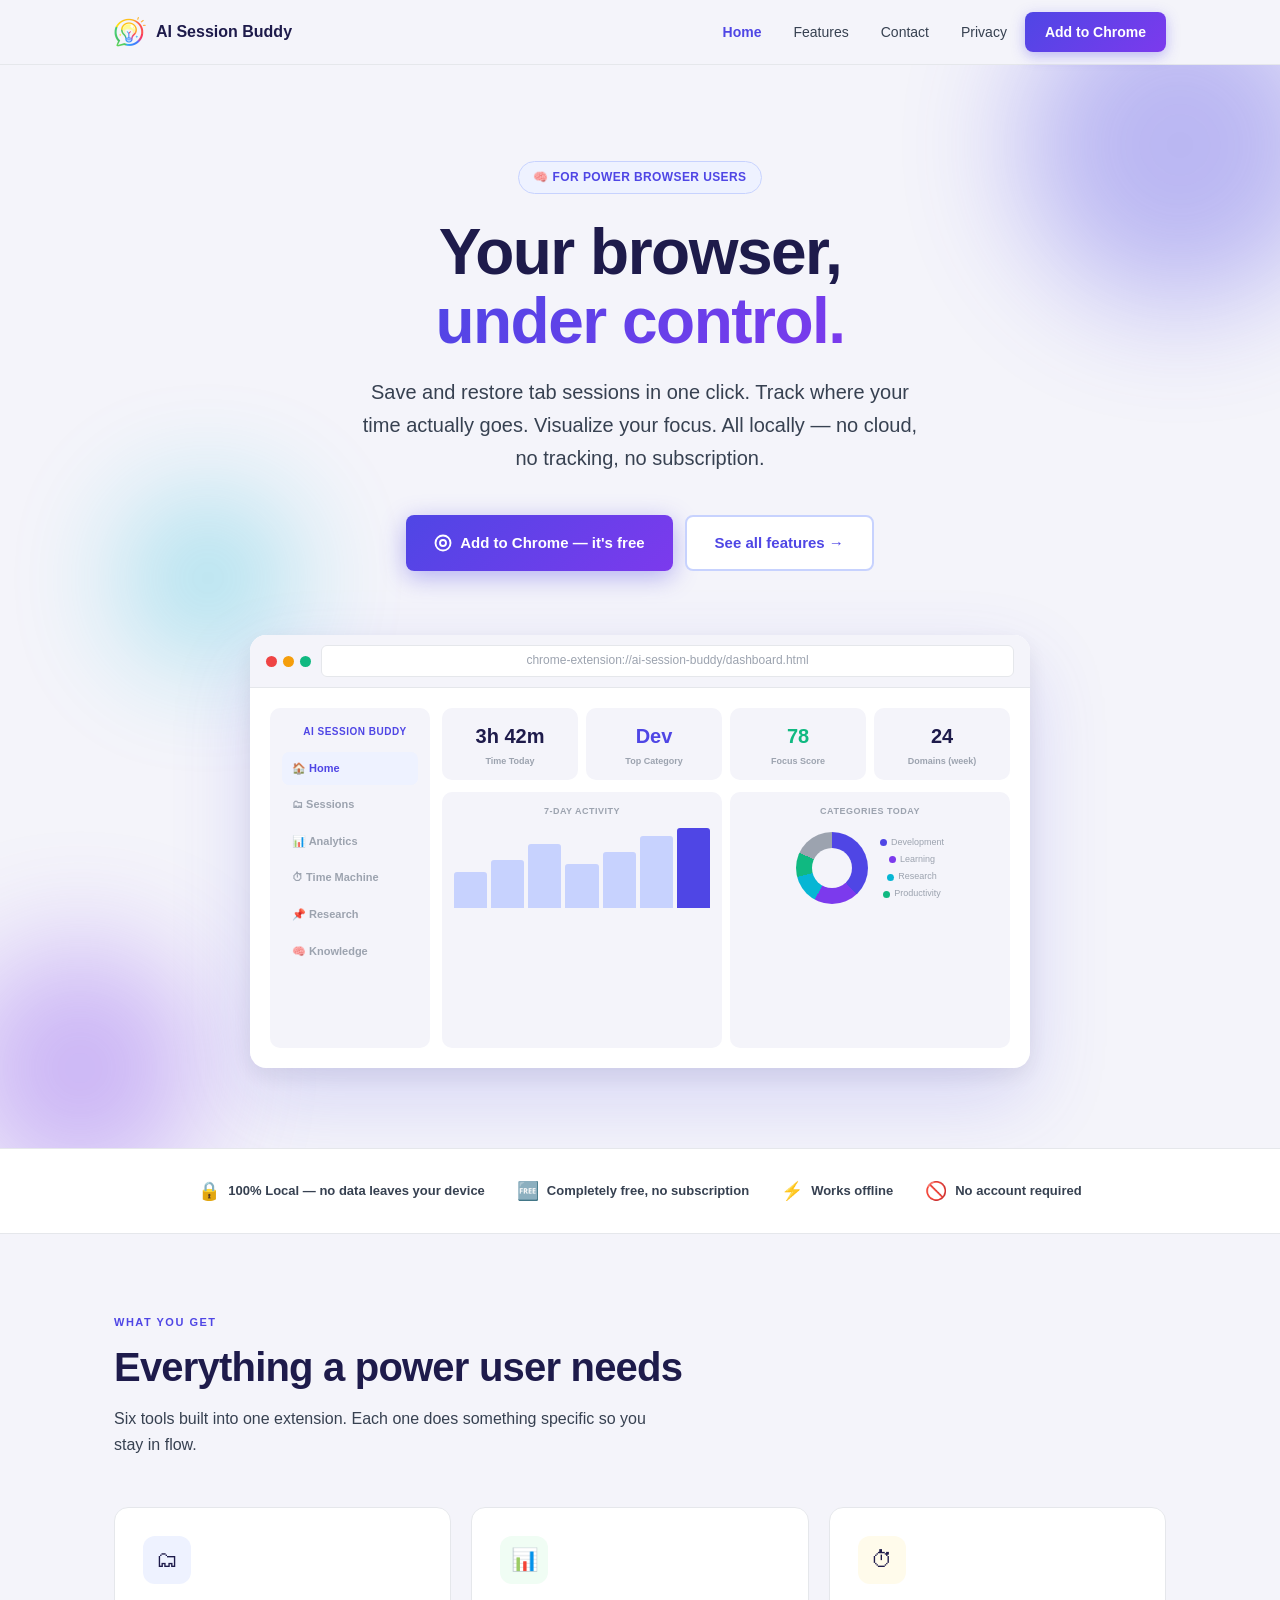
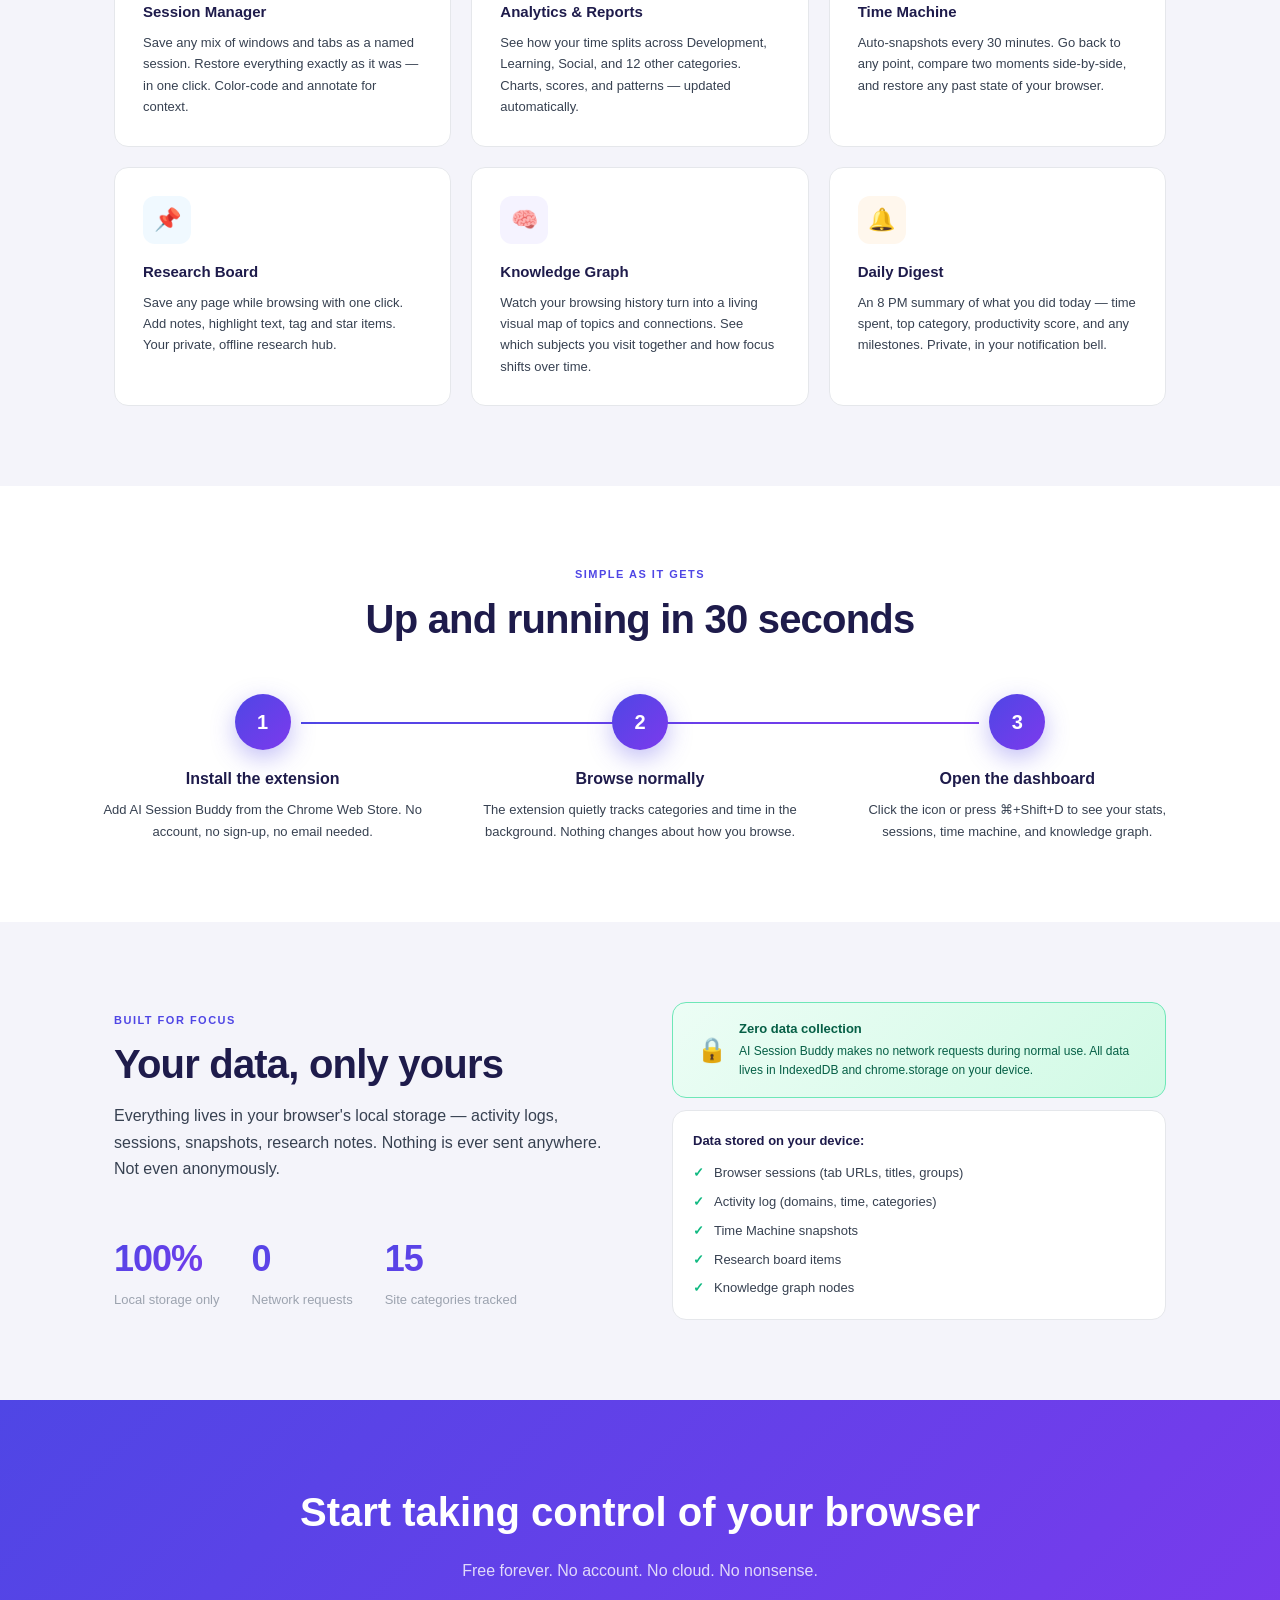
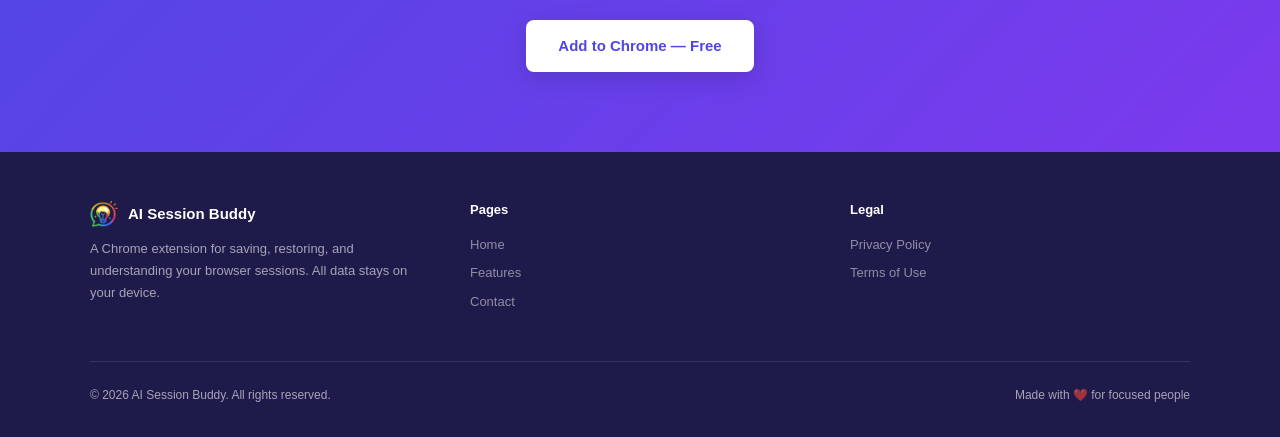
==== index.html @ a012f851 "Initial website deploy" ====
<!DOCTYPE html>
<html lang="en">
<head>
  <meta charset="UTF-8">
  <meta name="viewport" content="width=device-width, initial-scale=1.0">
  <title>AI Session Buddy — Save, Restore & Understand Your Browser Sessions</title>
  <meta name="description" content="A Chrome extension that saves and restores browser sessions, tracks your time, and gives you visual analytics — all locally, no cloud.">
  <link rel="icon" type="image/png" href="assets/logo.png">
  <link rel="stylesheet" href="styles.css">
  <style>
    /* ── Hero visual ── */
    .hero-visual {
      position: relative; margin-top: 64px;
      display: flex; justify-content: center;
    }
    .browser-mock {
      width: min(780px, 100%);
      background: #fff; border-radius: 16px;
      box-shadow: 0 32px 80px rgba(79,70,229,.18), 0 8px 24px rgba(0,0,0,.08);
      overflow: hidden;
      animation: fadeUp .8s .3s ease both;
    }
    .browser-bar {
      background: #F4F4FA; border-bottom: 1px solid #E5E7EB;
      padding: 10px 16px; display: flex; align-items: center; gap: 10px;
    }
    .browser-dots { display: flex; gap: 6px; }
    .browser-dots span { width: 11px; height: 11px; border-radius: 50%; }
    .browser-dots span:nth-child(1) { background: #EF4444; }
    .browser-dots span:nth-child(2) { background: #F59E0B; }
    .browser-dots span:nth-child(3) { background: #10B981; }
    .browser-url {
      flex: 1; background: #fff; border-radius: 6px;
      padding: 5px 12px; font-size: 12px; color: #9CA3AF;
      border: 1px solid #E5E7EB;
    }
    .browser-body { padding: 20px; }

    /* Dashboard preview inside browser */
    .dash-preview {
      display: grid; grid-template-columns: 160px 1fr; gap: 12px;
      min-height: 340px;
    }
    .dash-sidebar { background: #F4F4FA; border-radius: 10px; padding: 12px; }
    .dash-nav-item {
      padding: 8px 10px; border-radius: 7px;
      font-size: 11px; font-weight: 600; color: #9CA3AF;
      margin-bottom: 3px; display: flex; align-items: center; gap: 8px;
    }
    .dash-nav-item.active { background: #EEF2FF; color: #4F46E5; }
    .dash-main { display: flex; flex-direction: column; gap: 12px; }
    .kpi-row { display: grid; grid-template-columns: repeat(4, 1fr); gap: 8px; }
    .kpi-card {
      background: #F4F4FA; border-radius: 10px; padding: 12px;
      animation: fadeUp .5s ease both;
    }
    .kpi-card:nth-child(1) { animation-delay: .4s; }
    .kpi-card:nth-child(2) { animation-delay: .5s; }
    .kpi-card:nth-child(3) { animation-delay: .6s; }
    .kpi-card:nth-child(4) { animation-delay: .7s; }
    .kpi-num { font-size: 20px; font-weight: 900; color: #1E1B4B; }
    .kpi-lbl { font-size: 9px; color: #9CA3AF; font-weight: 600; margin-top: 2px; }
    .charts-row { display: grid; grid-template-columns: 1fr 1fr; gap: 8px; flex: 1; }
    .chart-card { background: #F4F4FA; border-radius: 10px; padding: 12px; }
    .chart-title { font-size: 9px; font-weight: 800; color: #9CA3AF; text-transform: uppercase; letter-spacing: .5px; margin-bottom: 10px; }
    .bar-chart { display: flex; align-items: flex-end; gap: 4px; height: 80px; }
    .bar {
      flex: 1; background: #C7D2FE; border-radius: 3px 3px 0 0;
      animation: bar-grow .8s ease both;
    }
    .bar.today { background: #4F46E5; }
    .bar:nth-child(1) { height: 45%; animation-delay: .5s; }
    .bar:nth-child(2) { height: 60%; animation-delay: .55s; }
    .bar:nth-child(3) { height: 80%; animation-delay: .6s; }
    .bar:nth-child(4) { height: 55%; animation-delay: .65s; }
    .bar:nth-child(5) { height: 70%; animation-delay: .7s; }
    .bar:nth-child(6) { height: 90%; animation-delay: .75s; }
    .bar:nth-child(7) { height: 100%; animation-delay: .8s; }
    .donut-wrap { display: flex; align-items: center; justify-content: center; height: 80px; gap: 12px; }
    .donut {
      width: 72px; height: 72px; border-radius: 50%;
      background: conic-gradient(#4F46E5 0% 38%, #7C3AED 38% 58%, #06B6D4 58% 71%, #10B981 71% 82%, #9CA3AF 82% 100%);
      position: relative;
    }
    .donut::after {
      content: ''; position: absolute; inset: 16px;
      background: #F4F4FA; border-radius: 50%;
    }
    .donut-legend { font-size: 9px; color: #9CA3AF; line-height: 1.9; }
    .donut-dot { display: inline-block; width: 7px; height: 7px; border-radius: 50%; margin-right: 4px; vertical-align: middle; }

    /* floating orbs */
    .orb {
      position: absolute; border-radius: 50%;
      filter: blur(60px); opacity: .35; pointer-events: none;
      animation: float 8s ease-in-out infinite;
    }
    .orb-1 { width: 320px; height: 320px; background: #4F46E5; top: -80px; right: -60px; animation-delay: 0s; }
    .orb-2 { width: 240px; height: 240px; background: #7C3AED; bottom: -40px; left: -40px; animation-delay: 3s; }
    .orb-3 { width: 160px; height: 160px; background: #06B6D4; top: 40%; left: 10%; animation-delay: 1.5s; }

    /* ── Trusted badges ── */
    .trust-row {
      display: flex; gap: 32px; align-items: center; justify-content: center;
      flex-wrap: wrap; padding: 28px 24px;
      border-top: 1px solid var(--border); border-bottom: 1px solid var(--border);
      background: var(--card);
    }
    .trust-item { display: flex; align-items: center; gap: 8px; font-size: 13px; font-weight: 600; color: var(--body); }
    .trust-icon { font-size: 18px; }

    /* ── Features grid ── */
    .features-grid {
      display: grid; grid-template-columns: repeat(3, 1fr); gap: 20px;
    }
    .feat-card {
      background: var(--card); border-radius: var(--r-md);
      padding: 28px; border: 1.5px solid var(--border);
      transition: all .2s;
    }
    .feat-card:hover { border-color: #C7D2FE; box-shadow: var(--shadow-brand); transform: translateY(-4px); }
    .feat-icon {
      width: 48px; height: 48px; border-radius: 12px;
      display: flex; align-items: center; justify-content: center;
      font-size: 22px; margin-bottom: 16px;
    }
    .feat-title { font-size: 15px; font-weight: 800; margin-bottom: 8px; }
    .feat-desc { font-size: 13px; color: var(--body); line-height: 1.65; }

    /* ── How it works ── */
    .steps { display: grid; grid-template-columns: repeat(3, 1fr); gap: 32px; position: relative; }
    .steps::before {
      content: ''; position: absolute;
      top: 28px; left: calc(16.66% + 28px); right: calc(16.66% + 28px);
      height: 2px; background: linear-gradient(90deg, #4F46E5, #7C3AED);
    }
    .step { text-align: center; }
    .step-num {
      width: 56px; height: 56px; border-radius: 50%;
      background: var(--gradient); color: #fff;
      font-size: 20px; font-weight: 900;
      display: flex; align-items: center; justify-content: center;
      margin: 0 auto 16px;
      box-shadow: 0 8px 24px rgba(79,70,229,.35);
    }
    .step-title { font-size: 16px; font-weight: 800; margin-bottom: 8px; }
    .step-desc { font-size: 13px; color: var(--body); line-height: 1.65; }

    /* ── CTA band ── */
    .cta-band {
      background: var(--gradient);
      padding: 80px 24px; text-align: center;
    }
    .cta-band h2 {
      font-size: clamp(26px, 4vw, 40px);
      font-weight: 900; color: #fff; margin-bottom: 14px;
    }
    .cta-band p { font-size: 16px; color: rgba(255,255,255,.8); margin-bottom: 36px; }
    .btn-white {
      display: inline-flex; align-items: center; gap: 8px;
      padding: 14px 32px; border-radius: var(--r-sm);
      background: #fff; color: var(--primary);
      font-size: 15px; font-weight: 800;
      box-shadow: 0 6px 24px rgba(0,0,0,.15);
      transition: all .2s;
    }
    .btn-white:hover { transform: translateY(-2px); box-shadow: 0 10px 32px rgba(0,0,0,.2); }

    @media (max-width: 768px) {
      .features-grid, .steps { grid-template-columns: 1fr; }
      .steps::before { display: none; }
      .dash-preview { grid-template-columns: 1fr; }
      .dash-sidebar { display: none; }
      .kpi-row { grid-template-columns: repeat(2, 1fr); }
      .orb { display: none; }
    }
  </style>
</head>
<body>

<!-- Nav -->
<nav class="nav">
  <div class="nav-inner">
    <a href="index.html" class="nav-brand">
      <img src="assets/logo.png" alt="AI Session Buddy">
      AI Session Buddy
    </a>
    <div class="nav-links" id="navLinks">
      <a href="index.html" class="nav-link active">Home</a>
      <a href="features.html" class="nav-link">Features</a>
      <a href="contact.html" class="nav-link">Contact</a>
      <a href="privacy.html" class="nav-link">Privacy</a>
      <a href="https://chromewebstore.google.com" class="nav-cta" target="_blank">Add to Chrome</a>
    </div>
    <button class="nav-toggle" id="navToggle" aria-label="Menu">
      <span></span><span></span><span></span>
    </button>
  </div>
</nav>

<!-- Hero -->
<div style="overflow:hidden; position:relative;">
  <div class="orb orb-1"></div>
  <div class="orb orb-2"></div>
  <div class="orb orb-3"></div>

  <div class="hero">
    <div class="hero-badge fade-up">🧠 For Power Browser Users</div>
    <h1 class="fade-up-2">Your browser,<br><span>under control.</span></h1>
    <p class="hero-sub fade-up-3">Save and restore tab sessions in one click. Track where your time actually goes. Visualize your focus. All locally — no cloud, no tracking, no subscription.</p>
    <div class="hero-actions fade-up-4">
      <a href="https://chromewebstore.google.com" class="btn-primary" target="_blank">
        <svg width="18" height="18" viewBox="0 0 24 24" fill="none" stroke="currentColor" stroke-width="2.5"><path d="M12 2C6.48 2 2 6.48 2 12s4.48 10 10 10 10-4.48 10-10S17.52 2 12 2z"/><circle cx="12" cy="12" r="4"/></svg>
        Add to Chrome — it's free
      </a>
      <a href="features.html" class="btn-ghost">See all features →</a>
    </div>

    <!-- Browser mockup -->
    <div class="hero-visual">
      <div class="browser-mock">
        <div class="browser-bar">
          <div class="browser-dots"><span></span><span></span><span></span></div>
          <div class="browser-url">chrome-extension://ai-session-buddy/dashboard.html</div>
        </div>
        <div class="browser-body">
          <div class="dash-preview">
            <div class="dash-sidebar">
              <div style="font-size:10px;font-weight:800;color:#4F46E5;letter-spacing:.5px;text-transform:uppercase;padding:4px 0 12px 10px;">AI SESSION BUDDY</div>
              <div class="dash-nav-item active">🏠 Home</div>
              <div class="dash-nav-item">🗂 Sessions</div>
              <div class="dash-nav-item">📊 Analytics</div>
              <div class="dash-nav-item">⏱ Time Machine</div>
              <div class="dash-nav-item">📌 Research</div>
              <div class="dash-nav-item">🧠 Knowledge</div>
            </div>
            <div class="dash-main">
              <div class="kpi-row">
                <div class="kpi-card"><div class="kpi-num">3h 42m</div><div class="kpi-lbl">Time Today</div></div>
                <div class="kpi-card"><div class="kpi-num" style="color:#4F46E5;">Dev</div><div class="kpi-lbl">Top Category</div></div>
                <div class="kpi-card"><div class="kpi-num" style="color:#10B981;">78</div><div class="kpi-lbl">Focus Score</div></div>
                <div class="kpi-card"><div class="kpi-num">24</div><div class="kpi-lbl">Domains (week)</div></div>
              </div>
              <div class="charts-row">
                <div class="chart-card">
                  <div class="chart-title">7-Day Activity</div>
                  <div class="bar-chart">
                    <div class="bar"></div><div class="bar"></div><div class="bar"></div>
                    <div class="bar"></div><div class="bar"></div><div class="bar"></div>
                    <div class="bar today"></div>
                  </div>
                </div>
                <div class="chart-card">
                  <div class="chart-title">Categories Today</div>
                  <div class="donut-wrap">
                    <div class="donut"></div>
                    <div class="donut-legend">
                      <div><span class="donut-dot" style="background:#4F46E5"></span>Development</div>
                      <div><span class="donut-dot" style="background:#7C3AED"></span>Learning</div>
                      <div><span class="donut-dot" style="background:#06B6D4"></span>Research</div>
                      <div><span class="donut-dot" style="background:#10B981"></span>Productivity</div>
                    </div>
                  </div>
                </div>
              </div>
            </div>
          </div>
        </div>
      </div>
    </div>
  </div>
</div>

<!-- Trust bar -->
<div class="trust-row">
  <div class="trust-item"><span class="trust-icon">🔒</span> 100% Local — no data leaves your device</div>
  <div class="trust-item"><span class="trust-icon">🆓</span> Completely free, no subscription</div>
  <div class="trust-item"><span class="trust-icon">⚡</span> Works offline</div>
  <div class="trust-item"><span class="trust-icon">🚫</span> No account required</div>
</div>

<!-- Features -->
<div class="section">
  <span class="section-label fade-up">What you get</span>
  <h2 class="section-title fade-up-2">Everything a power user needs</h2>
  <p class="section-sub fade-up-3">Six tools built into one extension. Each one does something specific so you stay in flow.</p>

  <div class="features-grid" style="margin-top:48px;">
    <div class="feat-card">
      <div class="feat-icon" style="background:#EEF2FF;">🗂</div>
      <div class="feat-title">Session Manager</div>
      <div class="feat-desc">Save any mix of windows and tabs as a named session. Restore everything exactly as it was — in one click. Color-code and annotate for context.</div>
    </div>
    <div class="feat-card">
      <div class="feat-icon" style="background:#F0FDF4;">📊</div>
      <div class="feat-title">Analytics & Reports</div>
      <div class="feat-desc">See how your time splits across Development, Learning, Social, and 12 other categories. Charts, scores, and patterns — updated automatically.</div>
    </div>
    <div class="feat-card">
      <div class="feat-icon" style="background:#FFFBEB;">⏱</div>
      <div class="feat-title">Time Machine</div>
      <div class="feat-desc">Auto-snapshots every 30 minutes. Go back to any point, compare two moments side-by-side, and restore any past state of your browser.</div>
    </div>
    <div class="feat-card">
      <div class="feat-icon" style="background:#F0F9FF;">📌</div>
      <div class="feat-title">Research Board</div>
      <div class="feat-desc">Save any page while browsing with one click. Add notes, highlight text, tag and star items. Your private, offline research hub.</div>
    </div>
    <div class="feat-card">
      <div class="feat-icon" style="background:#F5F3FF;">🧠</div>
      <div class="feat-title">Knowledge Graph</div>
      <div class="feat-desc">Watch your browsing history turn into a living visual map of topics and connections. See which subjects you visit together and how focus shifts over time.</div>
    </div>
    <div class="feat-card">
      <div class="feat-icon" style="background:#FFF7ED;">🔔</div>
      <div class="feat-title">Daily Digest</div>
      <div class="feat-desc">An 8 PM summary of what you did today — time spent, top category, productivity score, and any milestones. Private, in your notification bell.</div>
    </div>
  </div>
</div>

<!-- How it works -->
<div class="section-full">
  <div class="section-inner">
    <div style="text-align:center; margin-bottom:52px;">
      <span class="section-label">Simple as it gets</span>
      <h2 class="section-title">Up and running in 30 seconds</h2>
    </div>
    <div class="steps">
      <div class="step fade-up">
        <div class="step-num">1</div>
        <div class="step-title">Install the extension</div>
        <div class="step-desc">Add AI Session Buddy from the Chrome Web Store. No account, no sign-up, no email needed.</div>
      </div>
      <div class="step fade-up-2">
        <div class="step-num">2</div>
        <div class="step-title">Browse normally</div>
        <div class="step-desc">The extension quietly tracks categories and time in the background. Nothing changes about how you browse.</div>
      </div>
      <div class="step fade-up-3">
        <div class="step-num">3</div>
        <div class="step-title">Open the dashboard</div>
        <div class="step-desc">Click the icon or press ⌘+Shift+D to see your stats, sessions, time machine, and knowledge graph.</div>
      </div>
    </div>
  </div>
</div>

<!-- Stats -->
<div class="section">
  <div class="grid-2" style="align-items:center; gap:64px;">
    <div>
      <span class="section-label">Built for focus</span>
      <h2 class="section-title">Your data, only yours</h2>
      <p class="section-sub">Everything lives in your browser's local storage — activity logs, sessions, snapshots, research notes. Nothing is ever sent anywhere. Not even anonymously.</p>
      <div class="stat-row">
        <div class="stat"><div class="stat-num">100%</div><div class="stat-lbl">Local storage only</div></div>
        <div class="stat"><div class="stat-num">0</div><div class="stat-lbl">Network requests</div></div>
        <div class="stat"><div class="stat-num">15</div><div class="stat-lbl">Site categories tracked</div></div>
      </div>
    </div>
    <div>
      <div class="privacy-bar">
        <span style="font-size:24px;">🔒</span>
        <div>
          <div style="font-weight:800;margin-bottom:2px;">Zero data collection</div>
          <div style="font-weight:400;font-size:12px;">AI Session Buddy makes no network requests during normal use. All data lives in IndexedDB and chrome.storage on your device.</div>
        </div>
      </div>
      <div style="margin-top:12px; background:#fff; border-radius:var(--r-md); padding:20px; border:1.5px solid var(--border);">
        <div style="font-size:13px;font-weight:700;color:var(--text);margin-bottom:12px;">Data stored on your device:</div>
        <div style="display:flex;flex-direction:column;gap:8px;">
          <div style="display:flex;align-items:center;gap:10px;font-size:13px;color:var(--body);">
            <span style="color:#10B981;font-weight:700;">✓</span> Browser sessions (tab URLs, titles, groups)
          </div>
          <div style="display:flex;align-items:center;gap:10px;font-size:13px;color:var(--body);">
            <span style="color:#10B981;font-weight:700;">✓</span> Activity log (domains, time, categories)
          </div>
          <div style="display:flex;align-items:center;gap:10px;font-size:13px;color:var(--body);">
            <span style="color:#10B981;font-weight:700;">✓</span> Time Machine snapshots
          </div>
          <div style="display:flex;align-items:center;gap:10px;font-size:13px;color:var(--body);">
            <span style="color:#10B981;font-weight:700;">✓</span> Research board items
          </div>
          <div style="display:flex;align-items:center;gap:10px;font-size:13px;color:var(--body);">
            <span style="color:#10B981;font-weight:700;">✓</span> Knowledge graph nodes
          </div>
        </div>
      </div>
    </div>
  </div>
</div>

<!-- CTA -->
<div class="cta-band">
  <h2>Start taking control of your browser</h2>
  <p>Free forever. No account. No cloud. No nonsense.</p>
  <a href="https://chromewebstore.google.com" class="btn-white" target="_blank">
    Add to Chrome — Free
  </a>
</div>

<!-- Footer -->
<footer class="footer">
  <div class="footer-inner">
    <div class="footer-brand">
      <div class="footer-logo">
        <img src="assets/logo.png" alt="AI Session Buddy">
        AI Session Buddy
      </div>
      <p class="footer-desc">A Chrome extension for saving, restoring, and understanding your browser sessions. All data stays on your device.</p>
    </div>
    <div class="footer-col">
      <h4>Pages</h4>
      <a href="index.html">Home</a>
      <a href="features.html">Features</a>
      <a href="contact.html">Contact</a>
    </div>
    <div class="footer-col">
      <h4>Legal</h4>
      <a href="privacy.html">Privacy Policy</a>
      <a href="terms.html">Terms of Use</a>
    </div>
  </div>
  <div class="footer-bottom">
    <span>© 2026 AI Session Buddy. All rights reserved.</span>
    <span>Made with ❤️ for focused people</span>
  </div>
</footer>

<script>
  const toggle = document.getElementById('navToggle');
  const links  = document.getElementById('navLinks');
  toggle.addEventListener('click', () => links.classList.toggle('open'));

  // Intersection observer for fade-up on scroll
  const obs = new IntersectionObserver((entries) => {
    entries.forEach(e => { if (e.isIntersecting) e.target.style.animationPlayState = 'running'; });
  }, { threshold: 0.1 });
  document.querySelectorAll('.feat-card, .step').forEach(el => {
    el.style.animationPlayState = 'paused';
    el.style.animation = 'fadeUp .5s ease both';
    obs.observe(el);
  });
</script>
</body>
</html>
---- styles.css ----
/* ── Reset & Base ─────────────────────────────────────────────────────────── */
*, *::before, *::after { margin: 0; padding: 0; box-sizing: border-box; }

:root {
  --primary:   #4F46E5;
  --secondary: #7C3AED;
  --bg:        #F4F4FA;
  --card:      #FFFFFF;
  --text:      #1E1B4B;
  --body:      #374151;
  --muted:     #9CA3AF;
  --border:    #E5E7EB;
  --success:   #10B981;
  --warning:   #F59E0B;
  --accent:    #06B6D4;
  --gradient:  linear-gradient(135deg, #4F46E5 0%, #7C3AED 100%);
  --shadow-sm: 0 1px 4px rgba(0,0,0,.05);
  --shadow-md: 0 4px 16px rgba(0,0,0,.08);
  --shadow-lg: 0 8px 32px rgba(0,0,0,.10);
  --shadow-brand: 0 20px 60px rgba(79,70,229,.15);
  --r-sm:  8px;
  --r-md:  14px;
  --r-lg:  20px;
  --r-xl:  28px;
}

html { scroll-behavior: smooth; }

body {
  font-family: -apple-system, BlinkMacSystemFont, 'Inter', 'Segoe UI', sans-serif;
  background: var(--bg);
  color: var(--text);
  line-height: 1.6;
  -webkit-font-smoothing: antialiased;
}

a { text-decoration: none; color: inherit; }
img { max-width: 100%; display: block; }

/* ── Nav ──────────────────────────────────────────────────────────────────── */
.nav {
  position: sticky; top: 0; z-index: 100;
  background: rgba(244,244,250,.88);
  backdrop-filter: blur(12px);
  -webkit-backdrop-filter: blur(12px);
  border-bottom: 1px solid var(--border);
}
.nav-inner {
  max-width: 1100px; margin: 0 auto;
  padding: 0 24px;
  display: flex; align-items: center; justify-content: space-between;
  height: 64px;
}
.nav-brand {
  display: flex; align-items: center; gap: 10px;
  font-size: 16px; font-weight: 800; color: var(--text);
}
.nav-brand img { width: 32px; height: 32px; border-radius: 8px; }
.nav-links { display: flex; align-items: center; gap: 4px; }
.nav-link {
  padding: 7px 14px; border-radius: var(--r-sm);
  font-size: 14px; font-weight: 500; color: var(--body);
  transition: all .15s;
}
.nav-link:hover { background: #EEF2FF; color: var(--primary); }
.nav-link.active { color: var(--primary); font-weight: 700; }
.nav-cta {
  padding: 9px 20px; border-radius: var(--r-sm);
  background: var(--gradient); color: #fff;
  font-size: 14px; font-weight: 700;
  transition: opacity .15s, transform .15s;
  box-shadow: 0 4px 14px rgba(79,70,229,.35);
}
.nav-cta:hover { opacity: .9; transform: translateY(-1px); }
.nav-toggle { display: none; background: none; border: none; cursor: pointer; padding: 8px; }
.nav-toggle span { display: block; width: 22px; height: 2px; background: var(--text); margin: 5px 0; border-radius: 2px; transition: .3s; }

/* ── Hero ─────────────────────────────────────────────────────────────────── */
.hero {
  max-width: 1100px; margin: 0 auto;
  padding: 96px 24px 80px;
  text-align: center;
}
.hero-badge {
  display: inline-flex; align-items: center; gap: 6px;
  background: #EEF2FF; color: var(--primary);
  padding: 6px 14px; border-radius: 100px;
  font-size: 12px; font-weight: 700; letter-spacing: .4px; text-transform: uppercase;
  margin-bottom: 24px;
  border: 1.5px solid #C7D2FE;
}
.hero h1 {
  font-size: clamp(36px, 6vw, 64px);
  font-weight: 900; letter-spacing: -1.5px; line-height: 1.08;
  color: var(--text);
  margin-bottom: 20px;
}
.hero h1 span {
  background: var(--gradient);
  -webkit-background-clip: text; background-clip: text;
  -webkit-text-fill-color: transparent;
}
.hero-sub {
  font-size: clamp(16px, 2.2vw, 20px); color: var(--body);
  max-width: 560px; margin: 0 auto 40px;
  line-height: 1.65;
}
.hero-actions { display: flex; gap: 12px; justify-content: center; flex-wrap: wrap; }
.btn-primary {
  padding: 14px 28px; border-radius: var(--r-sm);
  background: var(--gradient); color: #fff;
  font-size: 15px; font-weight: 700;
  box-shadow: 0 6px 24px rgba(79,70,229,.4);
  transition: all .2s; display: inline-flex; align-items: center; gap: 8px;
}
.btn-primary:hover { transform: translateY(-2px); box-shadow: 0 10px 30px rgba(79,70,229,.45); }
.btn-ghost {
  padding: 14px 28px; border-radius: var(--r-sm);
  background: #fff; color: var(--primary);
  font-size: 15px; font-weight: 700;
  border: 2px solid #C7D2FE;
  transition: all .2s; display: inline-flex; align-items: center; gap: 8px;
}
.btn-ghost:hover { background: #EEF2FF; border-color: var(--primary); }

/* ── Section shared ───────────────────────────────────────────────────────── */
.section { padding: 80px 24px; max-width: 1100px; margin: 0 auto; }
.section-full { padding: 80px 24px; background: var(--card); }
.section-full .section-inner { max-width: 1100px; margin: 0 auto; }
.section-label {
  font-size: 11px; font-weight: 800; color: var(--primary);
  text-transform: uppercase; letter-spacing: 1.5px;
  margin-bottom: 12px; display: block;
}
.section-title {
  font-size: clamp(26px, 4vw, 40px);
  font-weight: 900; letter-spacing: -0.8px; line-height: 1.15;
  margin-bottom: 16px;
}
.section-sub {
  font-size: 16px; color: var(--body); line-height: 1.65;
  max-width: 540px;
}
.section-sub.centered { margin: 0 auto; text-align: center; }

/* ── Cards ────────────────────────────────────────────────────────────────── */
.card {
  background: var(--card); border-radius: var(--r-md);
  box-shadow: var(--shadow-md);
  padding: 28px;
  transition: transform .2s, box-shadow .2s;
}
.card:hover { transform: translateY(-4px); box-shadow: var(--shadow-lg); }

/* ── Grid helpers ─────────────────────────────────────────────────────────── */
.grid-2 { display: grid; grid-template-columns: repeat(2, 1fr); gap: 24px; }
.grid-3 { display: grid; grid-template-columns: repeat(3, 1fr); gap: 24px; }

/* ── Stat badges ──────────────────────────────────────────────────────────── */
.stat-row { display: flex; gap: 32px; flex-wrap: wrap; margin-top: 48px; }
.stat { }
.stat-num {
  font-size: 36px; font-weight: 900; letter-spacing: -1px;
  background: var(--gradient);
  -webkit-background-clip: text; background-clip: text;
  -webkit-text-fill-color: transparent;
}
.stat-lbl { font-size: 13px; color: var(--muted); font-weight: 500; margin-top: 2px; }

/* ── Privacy badge ────────────────────────────────────────────────────────── */
.privacy-bar {
  background: linear-gradient(135deg, #ECFDF5, #D1FAE5);
  border: 1.5px solid #6EE7B7; border-radius: var(--r-md);
  padding: 16px 24px;
  display: flex; align-items: center; gap: 12px;
  font-size: 13px; color: #065F46; font-weight: 600;
}

/* ── Footer ───────────────────────────────────────────────────────────────── */
.footer {
  background: var(--text); color: rgba(255,255,255,.6);
  padding: 48px 24px 32px;
}
.footer-inner {
  max-width: 1100px; margin: 0 auto;
  display: grid; grid-template-columns: 1fr 1fr 1fr; gap: 40px;
  margin-bottom: 40px;
}
.footer-brand { }
.footer-logo {
  display: flex; align-items: center; gap: 10px;
  font-size: 15px; font-weight: 800; color: #fff;
  margin-bottom: 10px;
}
.footer-logo img { width: 28px; height: 28px; border-radius: 6px; }
.footer-desc { font-size: 13px; line-height: 1.7; }
.footer-col h4 { color: #fff; font-size: 13px; font-weight: 700; margin-bottom: 14px; }
.footer-col a {
  display: block; font-size: 13px; color: rgba(255,255,255,.5);
  margin-bottom: 8px; transition: color .15s;
}
.footer-col a:hover { color: #fff; }
.footer-bottom {
  max-width: 1100px; margin: 0 auto;
  padding-top: 24px; border-top: 1px solid rgba(255,255,255,.1);
  display: flex; justify-content: space-between; align-items: center;
  font-size: 12px; flex-wrap: wrap; gap: 12px;
}

/* ── Page header (inner pages) ────────────────────────────────────────────── */
.page-hero {
  background: var(--gradient);
  padding: 72px 24px 64px;
  text-align: center;
  color: #fff;
}
.page-hero h1 {
  font-size: clamp(28px, 5vw, 48px);
  font-weight: 900; letter-spacing: -1px;
  margin-bottom: 12px;
}
.page-hero p { font-size: 16px; opacity: .85; }

/* ── Prose (privacy/terms) ────────────────────────────────────────────────── */
.prose {
  max-width: 720px; margin: 64px auto; padding: 0 24px;
}
.prose h2 {
  font-size: 20px; font-weight: 800; color: var(--text);
  margin: 40px 0 12px; letter-spacing: -.3px;
}
.prose h2:first-of-type { margin-top: 0; }
.prose p { font-size: 15px; color: var(--body); line-height: 1.75; margin-bottom: 16px; }
.prose ul { margin: 0 0 16px 20px; }
.prose ul li { font-size: 15px; color: var(--body); line-height: 1.75; margin-bottom: 6px; }
.prose .highlight {
  background: #EEF2FF; border-left: 3px solid var(--primary);
  padding: 14px 18px; border-radius: 0 var(--r-sm) var(--r-sm) 0;
  font-size: 14px; color: var(--text); margin-bottom: 16px;
}

/* ── Contact form ─────────────────────────────────────────────────────────── */
.contact-wrap {
  max-width: 580px; margin: 0 auto; padding: 64px 24px;
}
.form-group { margin-bottom: 20px; }
.form-label { display: block; font-size: 13px; font-weight: 700; color: var(--text); margin-bottom: 6px; }
.form-input, .form-textarea {
  width: 100%; padding: 12px 16px;
  border: 1.5px solid var(--border); border-radius: var(--r-sm);
  font-family: inherit; font-size: 14px; color: var(--text);
  background: var(--card); outline: none;
  transition: border-color .15s;
}
.form-input:focus, .form-textarea:focus { border-color: var(--primary); box-shadow: 0 0 0 3px rgba(79,70,229,.1); }
.form-textarea { resize: vertical; min-height: 120px; }
.form-submit {
  width: 100%; padding: 14px;
  background: var(--gradient); color: #fff;
  border: none; border-radius: var(--r-sm);
  font-family: inherit; font-size: 15px; font-weight: 700;
  cursor: pointer; transition: all .2s;
  box-shadow: 0 6px 20px rgba(79,70,229,.35);
}
.form-submit:hover { transform: translateY(-2px); box-shadow: 0 10px 28px rgba(79,70,229,.4); }

/* ── Animations ───────────────────────────────────────────────────────────── */
@keyframes fadeUp {
  from { opacity: 0; transform: translateY(24px); }
  to   { opacity: 1; transform: translateY(0); }
}
@keyframes float {
  0%, 100% { transform: translateY(0); }
  50%       { transform: translateY(-10px); }
}
@keyframes pulse-ring {
  0%   { box-shadow: 0 0 0 0 rgba(79,70,229,.35); }
  100% { box-shadow: 0 0 0 16px rgba(79,70,229,.0); }
}
@keyframes shimmer {
  0%   { background-position: -200% center; }
  100% { background-position:  200% center; }
}
@keyframes spin { to { transform: rotate(360deg); } }
@keyframes bar-grow { from { width: 0; } }
@keyframes count-up { from { opacity: 0; } to { opacity: 1; } }

.fade-up { animation: fadeUp .6s ease both; }
.fade-up-2 { animation: fadeUp .6s .12s ease both; }
.fade-up-3 { animation: fadeUp .6s .24s ease both; }
.fade-up-4 { animation: fadeUp .6s .36s ease both; }

/* ── Responsive ───────────────────────────────────────────────────────────── */
@media (max-width: 768px) {
  .grid-2, .grid-3 { grid-template-columns: 1fr; }
  .footer-inner { grid-template-columns: 1fr; gap: 28px; }
  .nav-links, .nav-cta { display: none; }
  .nav-toggle { display: block; }
  .nav-links.open {
    display: flex; flex-direction: column;
    position: absolute; top: 64px; left: 0; right: 0;
    background: var(--card); border-bottom: 1px solid var(--border);
    padding: 12px; gap: 4px;
  }
  .nav-links.open .nav-cta { display: inline-flex; margin: 8px 0 4px; }
  .stat-row { gap: 24px; }
}
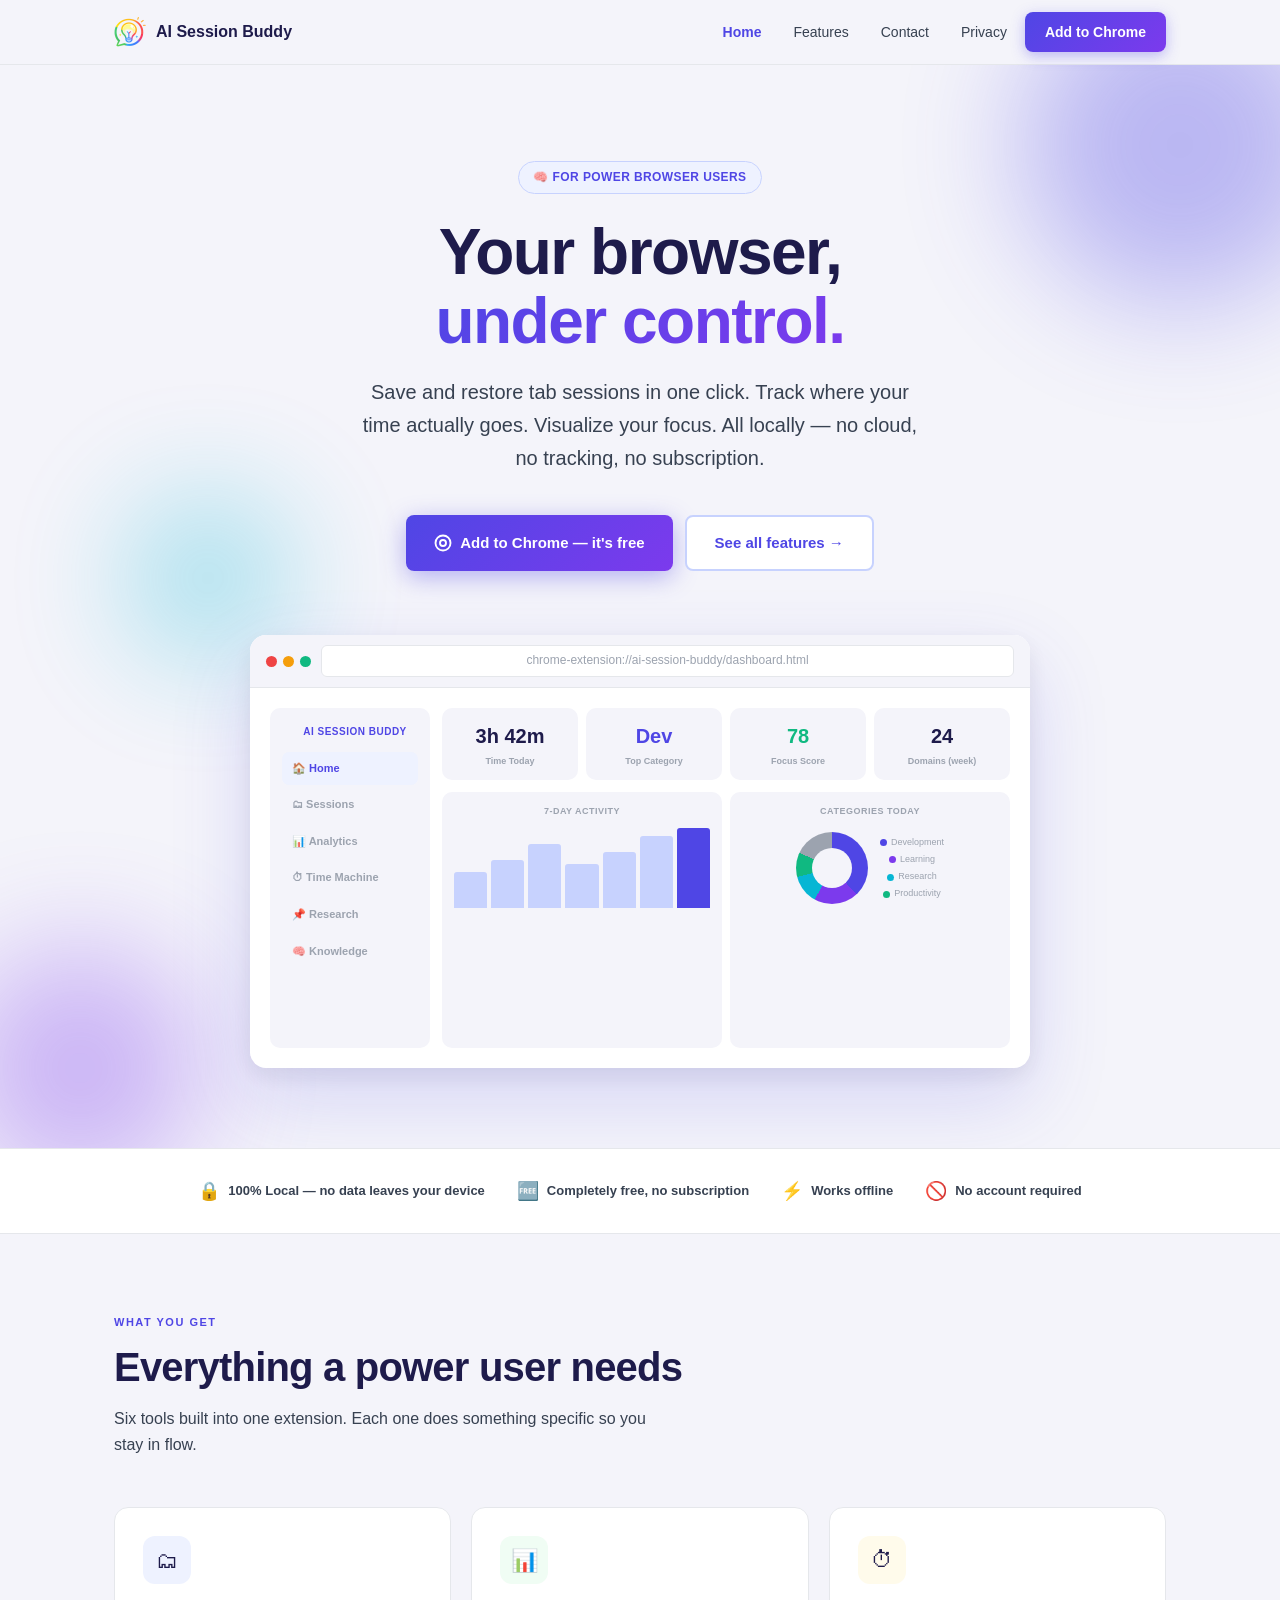
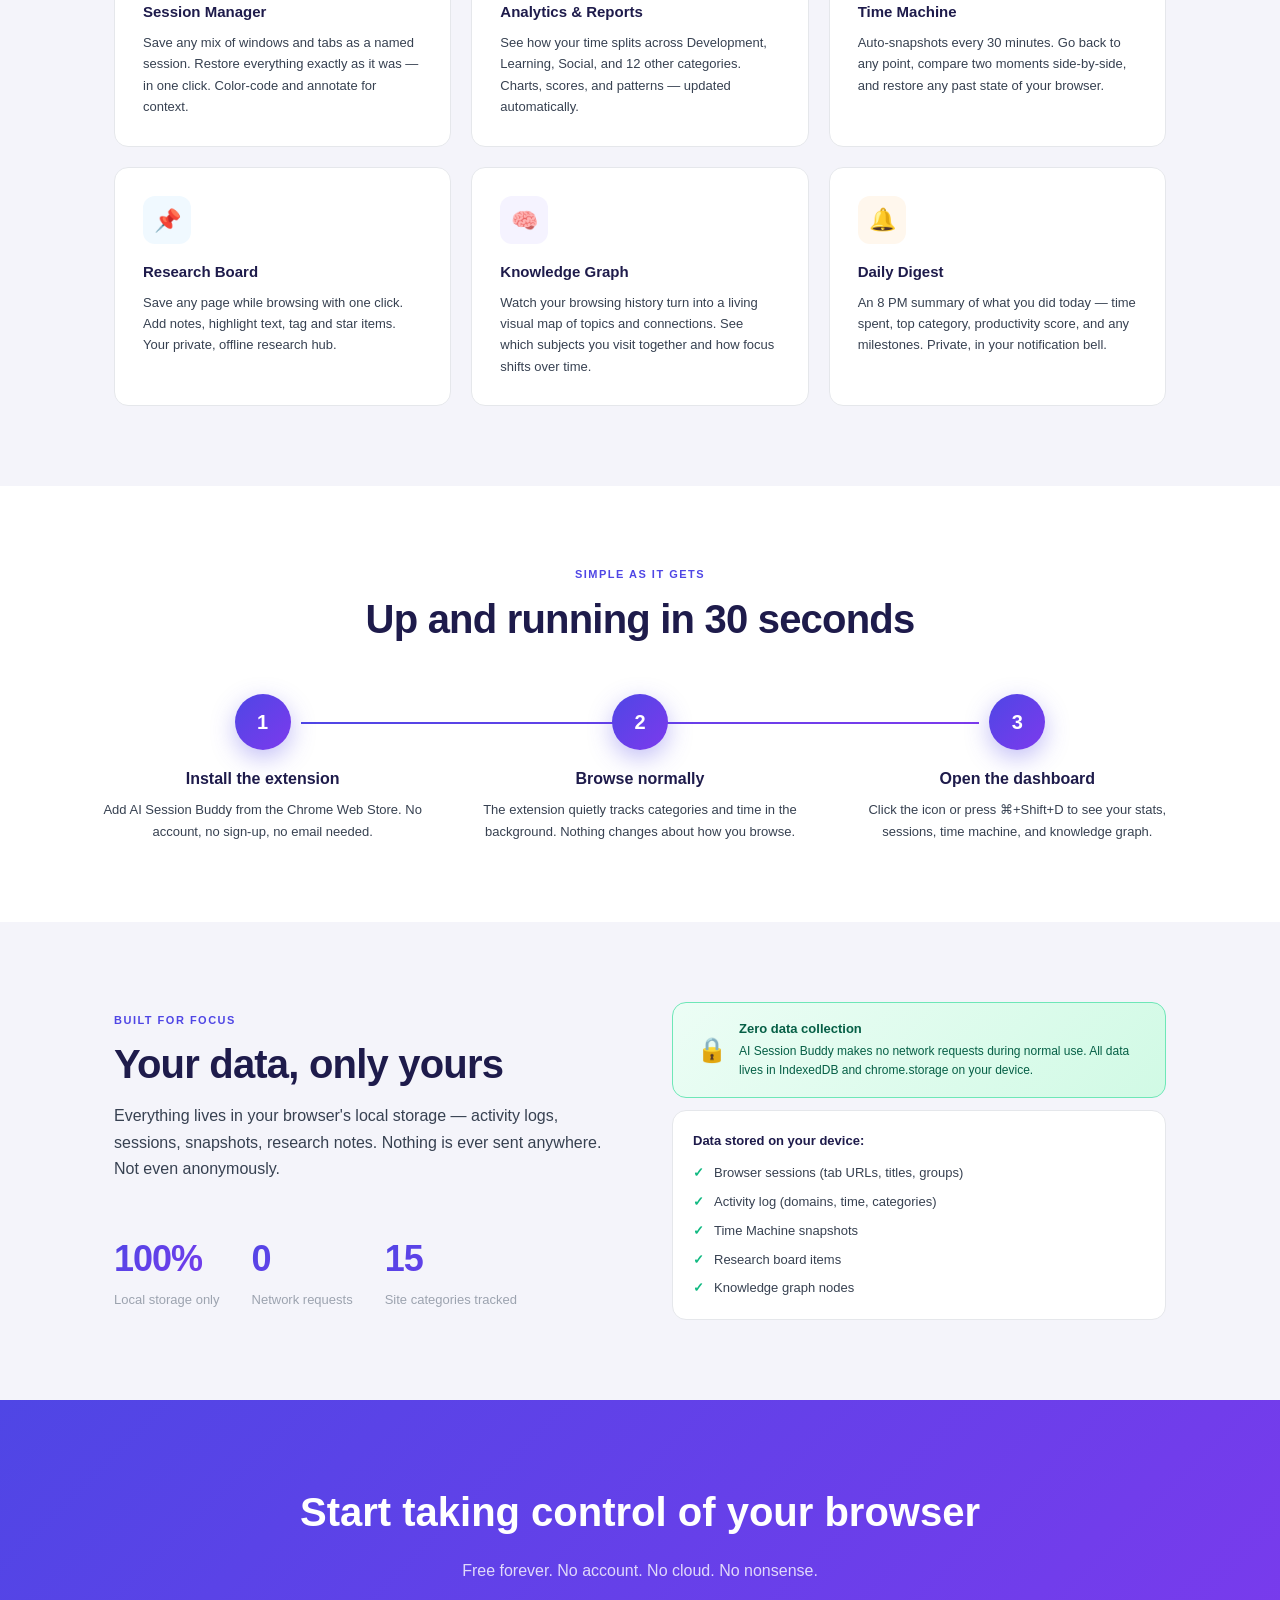
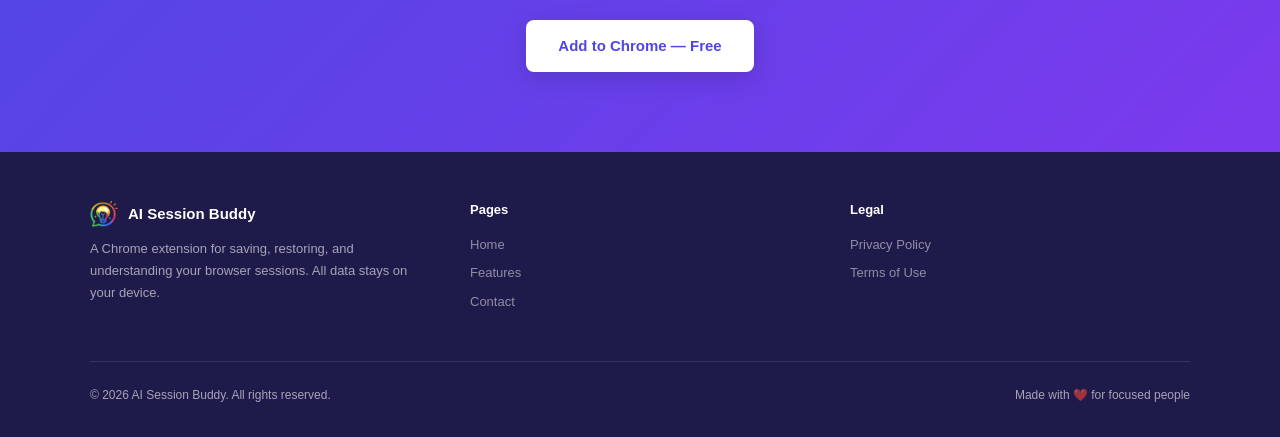
==== commit f654a3ac: "Chrome store link added" ====
--- a/index.html
+++ b/index.html
@@ -190,7 +190,7 @@
       <a href="features.html" class="nav-link">Features</a>
       <a href="contact.html" class="nav-link">Contact</a>
       <a href="privacy.html" class="nav-link">Privacy</a>
-      <a href="https://chromewebstore.google.com" class="nav-cta" target="_blank">Add to Chrome</a>
+      <a href="https://chromewebstore.google.com/detail/ai-session-buddy/hfpaakjekhcmlohfpopkagnopbmdjehh?authuser=0&hl=en" class="nav-cta" target="_blank">Add to Chrome</a>
     </div>
     <button class="nav-toggle" id="navToggle" aria-label="Menu">
       <span></span><span></span><span></span>
